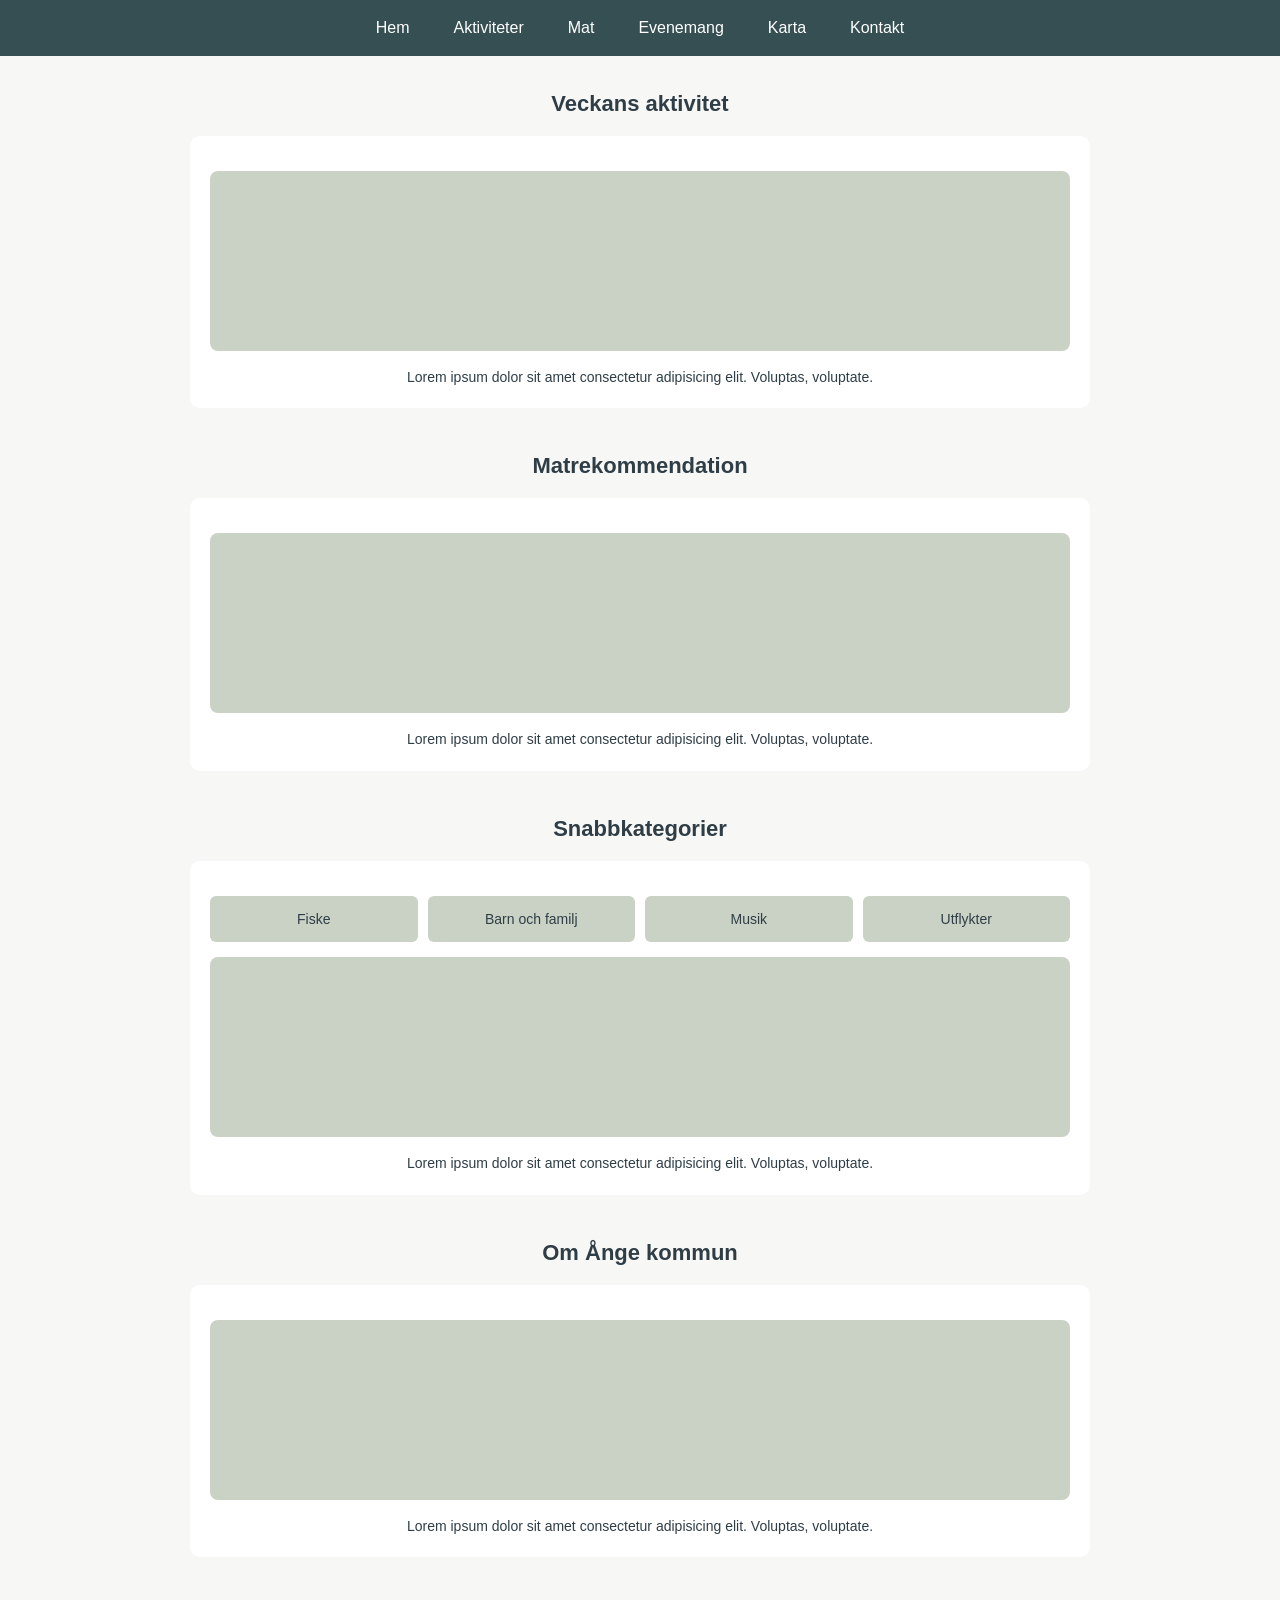
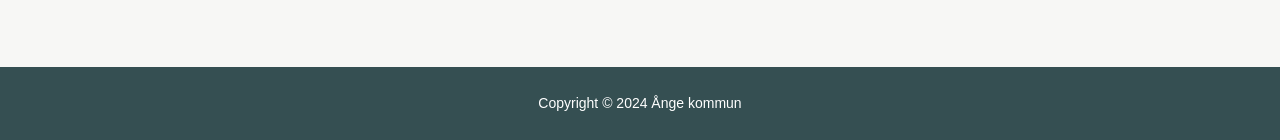
==== index.html @ 7b46523d "(Add) Initial commit, all neccesary files, base html code and placeholder texts" ====
<!DOCTYPE html>
<html lang="en">
<head>
    <meta charset="UTF-8">
    <meta name="viewport" content="width=device-width, initial-scale=1.0">
    <title>Upptäck Ånge Kommun</title>
    <link rel="stylesheet" href="style.css">
</head>
<body>
     <nav>
        <ul>
            <li><a href="index.html">Hem</a></li>
            <li><a href="aktiviteter.html">Aktiviteter</a></li>
            <li><a href="mat.html">Mat</a></li>
            <li><a href="evenemang.html">Evenemang</a></li>
            <li><a href="karta.html">Karta</a></li>
            <li><a href="kontakt.html">Kontakt</a></li>
        </ul>
    </nav>

    <main class="container">

        <section id="aktiviteter">
            <h2>Veckans aktivitet</h2>
            <div class="box">
                <div class="img-placeholder"></div>
                <p>Lorem ipsum dolor sit amet consectetur adipisicing elit. Voluptas, voluptate.</p>
            </div>
        </section>

        <section id="mat">
            <h2>Matrekommendation</h2>
            <div class="box">
                <div class="img-placeholder"></div>
                <p>Lorem ipsum dolor sit amet consectetur adipisicing elit. Voluptas, voluptate.</p>
            </div>
        </section>

        <section>
            <h2>Snabbkategorier</h2>
            <div class="box">
                <div class="grid">
                    <div>Fiske</div>
                    <div>Barn och familj</div>
                    <div>Musik</div>
                    <div>Utflykter</div>
                </div>

                <div class="img-placeholder"></div>

                <p>Lorem ipsum dolor sit amet consectetur adipisicing elit. Voluptas, voluptate.</p>
            </div>
        </section>

        <section>
            <h2>Om Ånge kommun</h2>
            <div class="box">
                <div class="img-placeholder"></div>
                <p>Lorem ipsum dolor sit amet consectetur adipisicing elit. Voluptas, voluptate.</p>
            </div>
        </section>

    </main>

    <footer>
        <p>Copyright © 2024 Ånge kommun</p>
    </footer>
</body>
</html>
---- style.css ----
:root{
    --bg:#F7F7F5;
    --primary:#354F52;
    --secondary:#52796F;
    --accent:#84A98C;
    --light:#CAD2C5;
    --dark:#2F3E46;
}

*{
    margin:0;
    padding:0;
    box-sizing:border-box;
}

body{
    font-family: Arial, Helvetica, sans-serif;
    background-color: var(--bg);
    color: var(--dark);
    line-height:1.6;
}

nav{
    background-color: var(--primary);
    position: sticky;
    top:0;
    z-index:1000;
}

nav ul{
    display:flex;
    justify-content:center;
    list-style:none;
    gap:20px;
    padding:15px;
    flex-wrap:wrap;
}

nav a{
    color:white;
    text-decoration:none;
    padding:8px 12px;
    border-radius:5px;
}

nav a:hover{
    background-color: var(--secondary);
}

.container{
    width:90%;
    max-width:1100px;
    margin:0 auto;
}

main{
    padding:30px 0;
}

section{
    margin-bottom:40px;
    text-align:center;
}

section h2{
    margin-bottom:15px;
    font-size:22px;
}

header{
    text-align:center;
    padding:30px 0;
}

form{
    display:flex;
    flex-wrap:wrap;
    justify-content:center;
    gap:10px;
    max-width:900px;
    margin:0 auto;
    background-color:white;
    padding:20px;
    border-radius:10px;
}

form label{
    font-size:14px;
}

form select,
form input{
    padding:8px;
    border-radius:5px;
    border:1px solid var(--light);
    font-size:14px;
}

form button{
    padding:8px 14px;
    border:none;
    border-radius:5px;
    background-color: var(--secondary);
    color:white;
    cursor:pointer;
}

form button:hover{
    background-color: var(--primary);
}

.box{
    background-color:white;
    padding:20px;
    border-radius:10px;
    max-width:900px;
    margin:0 auto;
}

.img-placeholder{
    width:100%;
    height:180px;
    background-color: var(--light);
    margin:15px 0;
    border-radius:8px;
}

.activity-grid{
    display:grid;
    grid-template-columns:repeat(2, 1fr);
    gap:20px;
    max-width:900px;
    margin:0 auto;
}

.activity-card{
    background-color:white;
    padding:15px;
    border-radius:10px;
    text-align:left;
}

.activity-card img{
    width:100%;
    height:180px;
    background-color: var(--light);
    display:block;
    border-radius:8px;
    margin:10px 0;
}

p{
    font-size:14px;
}

.grid{
    display:grid;
    grid-template-columns:repeat(4, 1fr);
    gap:10px;
    margin-top:15px;
}

.grid div{
    background-color: var(--light);
    padding:12px;
    border-radius:6px;
    font-size:14px;
}

footer{
    text-align:center;
    padding:25px;
    margin-top:40px;
    background-color: var(--primary);
    color:white;
}

@media screen and (max-width:800px){
    nav ul{
        flex-direction:column;
        align-items:center;
    }

    .grid{
        grid-template-columns:repeat(2, 1fr);
    }

    .activity-grid{
        grid-template-columns:1fr;
    }
}

@media screen and (max-width:500px){
    .grid{
        grid-template-columns:1fr;
    }
}
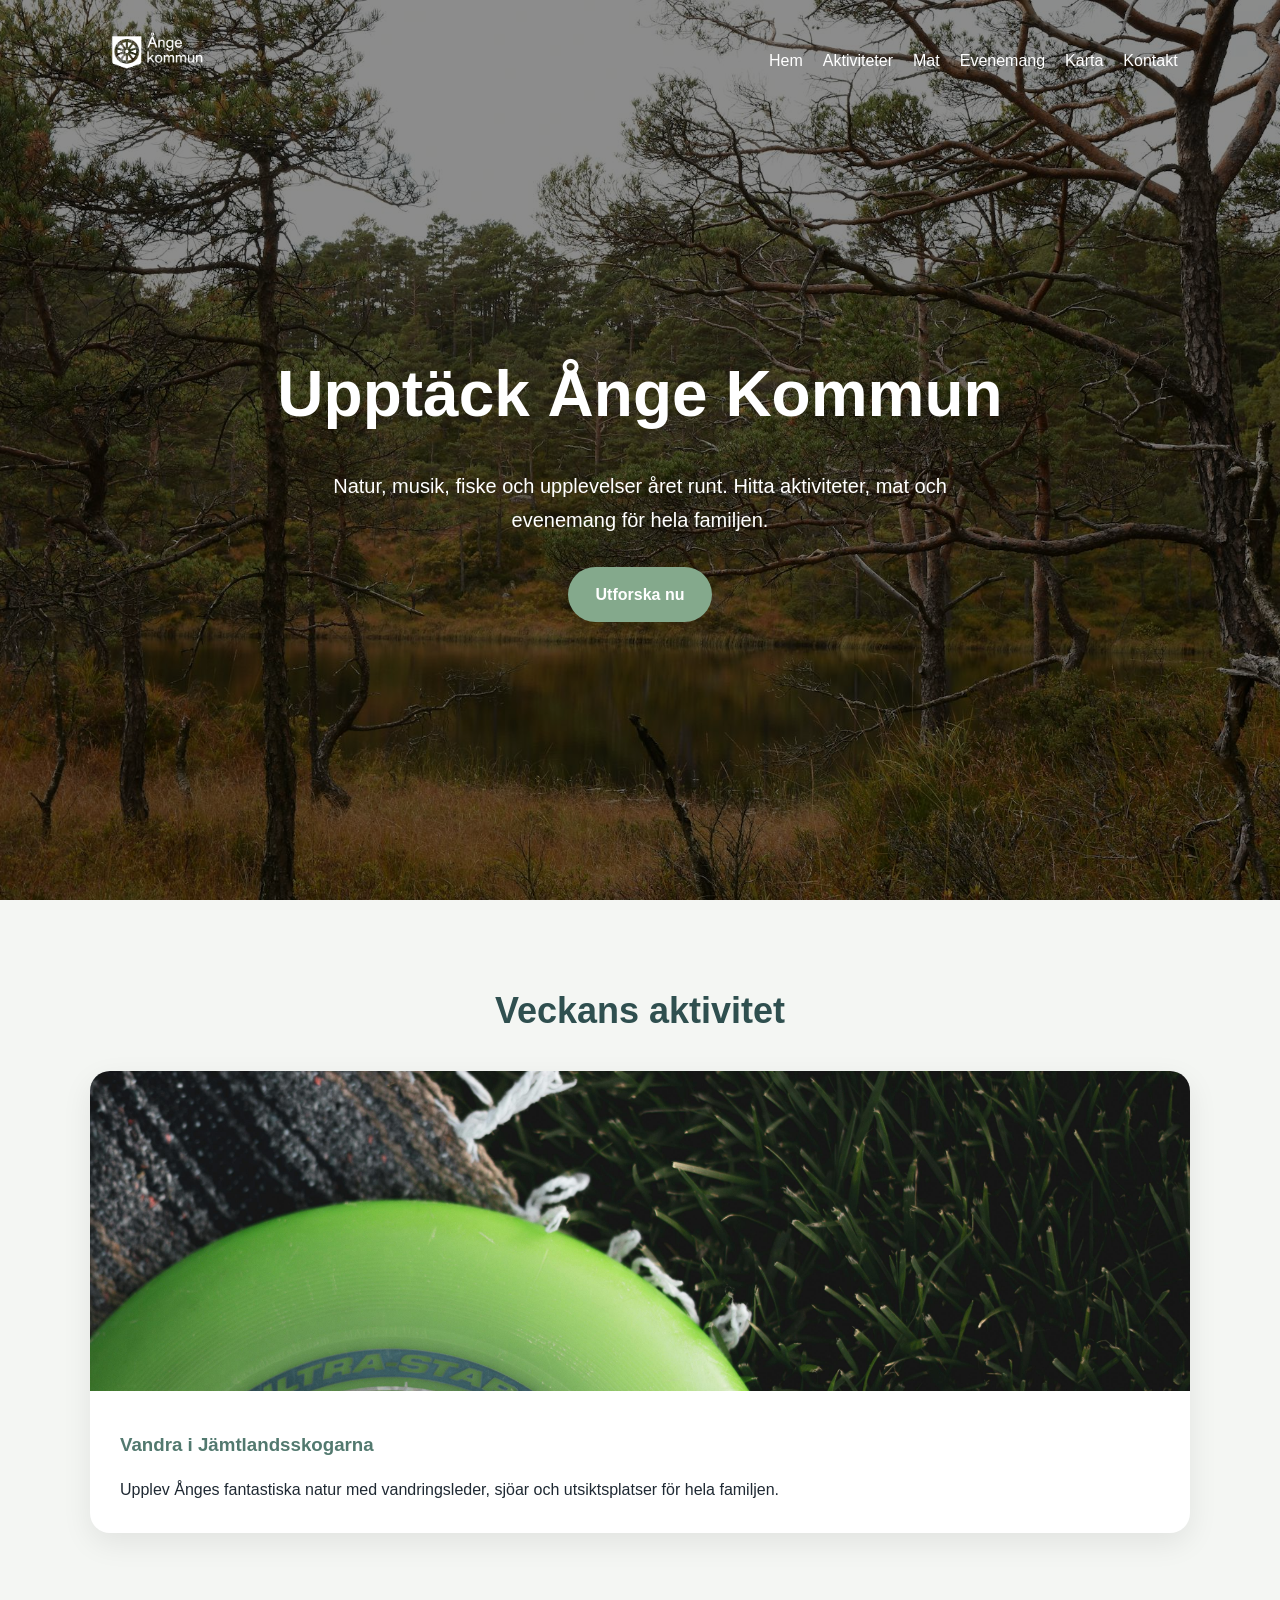
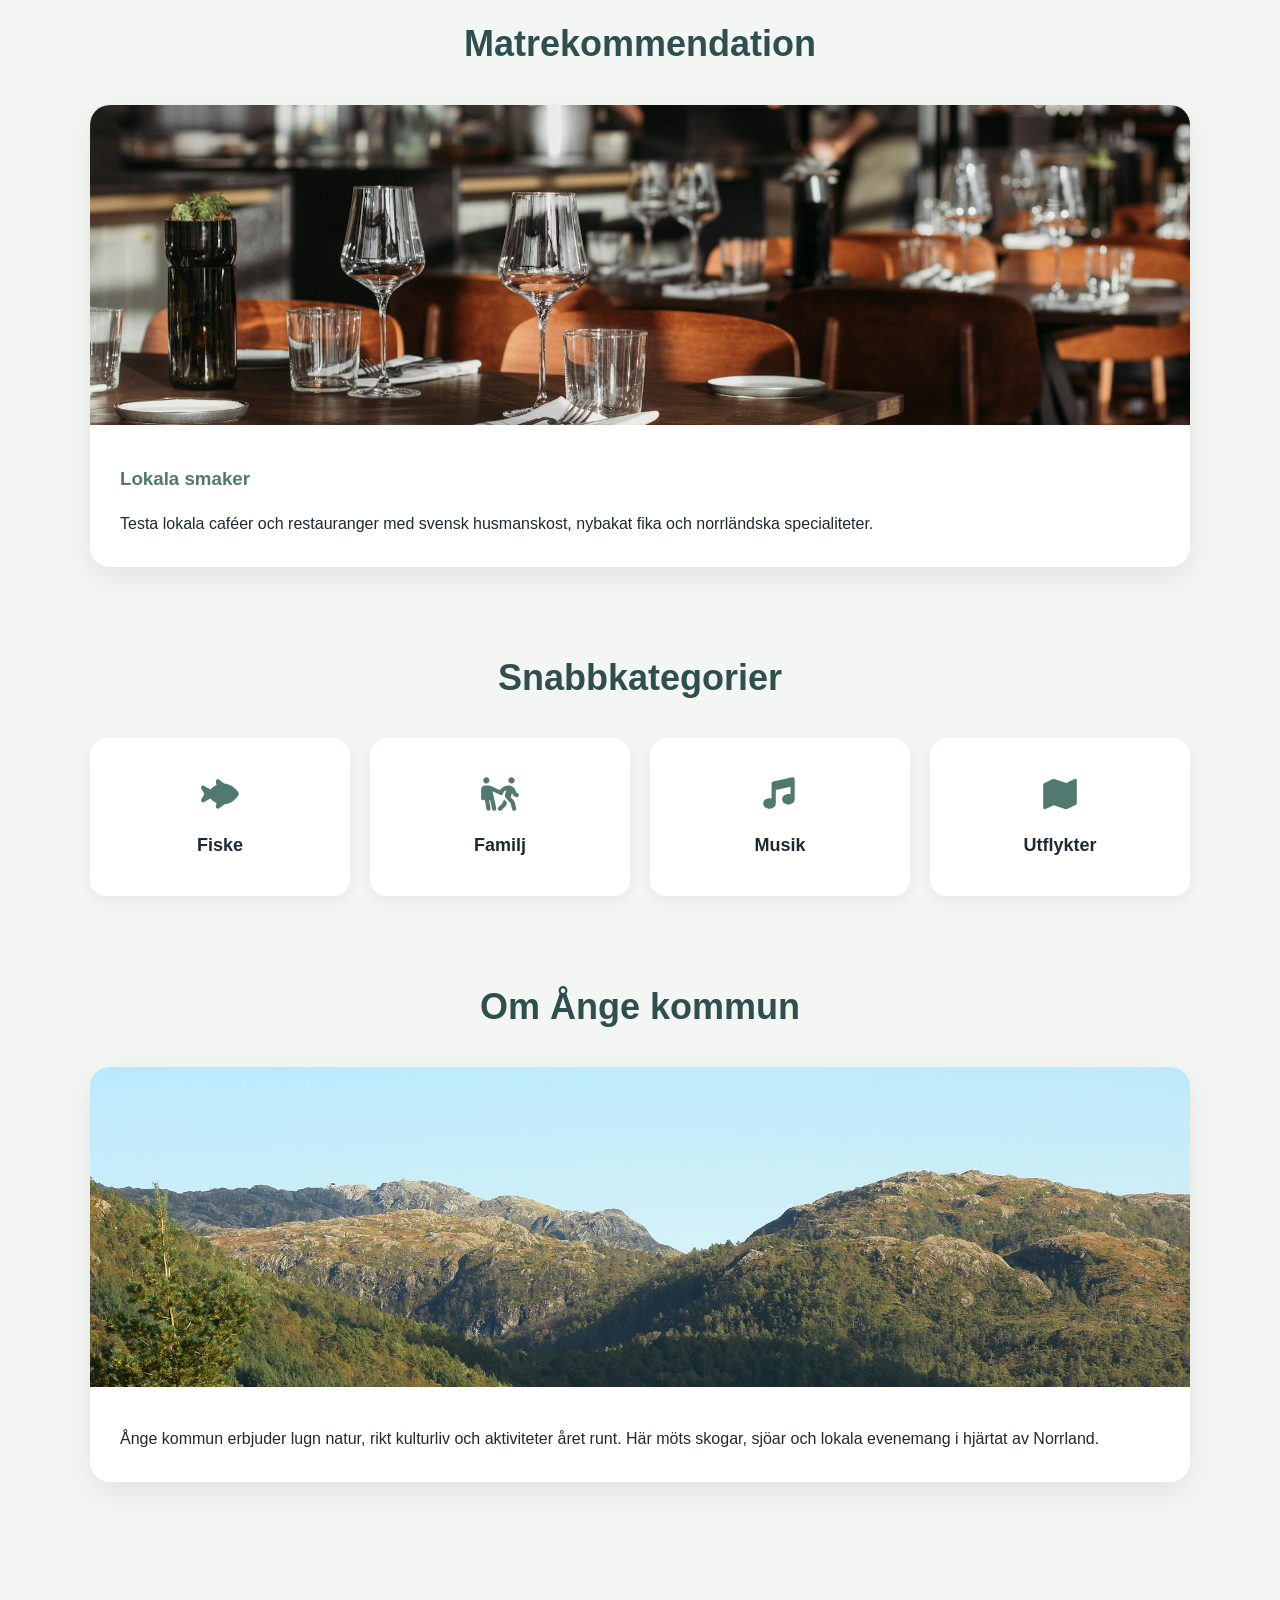
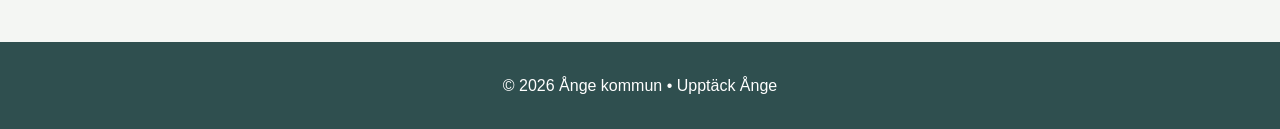
==== commit ab2bb591: "(add) styling for home page, structure changes, images" ====
--- a/index.html
+++ b/index.html
@@ -7,63 +7,127 @@
     <link rel="stylesheet" href="style.css">
 </head>
 <body>
-     <nav>
-        <ul>
-            <li><a href="index.html">Hem</a></li>
-            <li><a href="aktiviteter.html">Aktiviteter</a></li>
-            <li><a href="mat.html">Mat</a></li>
-            <li><a href="evenemang.html">Evenemang</a></li>
-            <li><a href="karta.html">Karta</a></li>
-            <li><a href="kontakt.html">Kontakt</a></li>
-        </ul>
-    </nav>
+
+    <header class="hero">
+        <div class="hero-overlay">
+            <nav>
+                <div class="logo">
+                    <img src="Ange kommun Svart.png" alt="Ånge Kommun Logo">
+                </div>
+
+                <ul>
+                    <li><a href="index.html">Hem</a></li>
+                    <li><a href="aktiviteter.html">Aktiviteter</a></li>
+                    <li><a href="mat.html">Mat</a></li>
+                    <li><a href="evenemang.html">Evenemang</a></li>
+                    <li><a href="karta.html">Karta</a></li>
+                    <li><a href="kontakt.html">Kontakt</a></li>
+                </ul>
+            </nav>
+
+            <div class="hero-content">
+                <h2>Upptäck Ånge Kommun</h2>
+                <p>
+                    Natur, musik, fiske och upplevelser året runt.
+                    Hitta aktiviteter, mat och evenemang för hela familjen.
+                </p>
+
+                <a href="#aktiviteter" class="hero-btn">
+                    Utforska nu
+                </a>
+            </div>
+        </div>
+    </header>
 
     <main class="container">
 
         <section id="aktiviteter">
             <h2>Veckans aktivitet</h2>
-            <div class="box">
-                <div class="img-placeholder"></div>
-                <p>Lorem ipsum dolor sit amet consectetur adipisicing elit. Voluptas, voluptate.</p>
+
+            <div class="card">
+                <img src="pexels-scott-neil-302581859-13608734.jpg" alt="Natur i Ånge">
+
+                <div class="card-content">
+                    <h3>Vandra i Jämtlandsskogarna</h3>
+
+                    <p>
+                        Upplev Ånges fantastiska natur med vandringsleder,
+                        sjöar och utsiktsplatser för hela familjen.
+                    </p>
+                </div>
             </div>
         </section>
 
         <section id="mat">
             <h2>Matrekommendation</h2>
-            <div class="box">
-                <div class="img-placeholder"></div>
-                <p>Lorem ipsum dolor sit amet consectetur adipisicing elit. Voluptas, voluptate.</p>
+
+            <div class="card">
+                <img src="pexels-kpaukshtite-4256560.jpg" alt="Mat i Ånge">
+
+                <div class="card-content">
+                    <h3>Lokala smaker</h3>
+
+                    <p>
+                        Testa lokala caféer och restauranger med svensk husmanskost,
+                        nybakat fika och norrländska specialiteter.
+                    </p>
+                </div>
             </div>
         </section>
 
         <section>
             <h2>Snabbkategorier</h2>
-            <div class="box">
-                <div class="grid">
-                    <div>Fiske</div>
-                    <div>Barn och familj</div>
-                    <div>Musik</div>
-                    <div>Utflykter</div>
+
+            <div class="categories">
+                <div class="category-card">
+                    <svg xmlns="http://www.w3.org/2000/svg" viewBox="0 0 640 640">
+                        <path d="M307.2 102.4C296.6 94.4 282.2 93.9 270.9 100.9C259.6 107.9 254 121.3 256.6 134.3L266.3 182.9C246.9 191.9 229.4 202.8 213.9 214.4C198.6 225.9 184.9 238.3 173.2 250.7L80.1 196.4C67.6 189.1 51.7 191.1 41.4 201.3C31.1 211.5 29 227.3 36.1 239.9L82 320L36.2 400.1C29 412.7 31.2 428.5 41.5 438.7C51.8 448.9 67.6 450.9 80.2 443.6L173.3 389.3C185.1 401.6 198.7 414.1 214 425.6C229.5 437.2 247 448.1 266.4 457.1L256.7 505.7C254.1 518.7 259.8 532 271 539C282.2 546 296.6 545.5 307.3 537.5L384.9 479.3C439.8 475.3 486.4 452.3 522.1 425.5C561.3 396.1 589.3 360.8 603.7 336C609.5 326.1 609.5 313.8 603.7 303.9C589.3 279.1 561.2 243.8 522.1 214.4C486.3 187.6 439.8 164.6 384.9 160.6L307.2 102.4z"/>
+                    </svg>
+                    <span>Fiske</span>
                 </div>
 
-                <div class="img-placeholder"></div>
+                <div class="category-card">
+                    <svg xmlns="http://www.w3.org/2000/svg" viewBox="0 0 640 640"><path d="M112 160C138.5 160 160 138.5 160 112C160 85.5 138.5 64 112 64C85.5 64 64 85.5 64 112C64 138.5 85.5 160 112 160zM96 192C60.7 192 32 220.7 32 256L32 384C32 401.7 46.3 416 64 416C73.8 416 82.5 411.6 88.4 404.8L112.4 549.3C115.3 566.7 131.8 578.5 149.2 575.6C166.6 572.7 178.4 556.2 175.5 538.8L155 416.1L170.7 416.1L200.7 551C204.5 568.3 221.6 579.1 238.9 575.3C256.2 571.5 267 554.4 263.2 537.1L205.9 279.1L322.2 332.9C322.7 333.2 323.3 333.4 323.8 333.6C332.4 337.2 341.8 336.7 349.7 332.9C353.1 331.3 356.3 329 359 326.2C362.1 323 364.5 319.2 366.1 314.8C366.2 314.5 366.3 314.1 366.4 313.8L368.9 306.3C374.6 289.2 387.2 275.4 403.6 268.1L411.6 264.6C412.6 264.2 413.5 263.8 414.5 263.4L397.6 326.9C392 348 397.5 370.5 412.3 386.6L483 463.7L505 551.8C509.3 568.9 526.7 579.4 543.8 575.1C560.9 570.8 571.4 553.4 567.1 536.3L544.1 444.2C542.2 436.4 538.3 429.3 532.9 423.4L483.4 369.4L502.7 303.9L512.3 326.9C516.7 337.5 524.8 346.2 535.1 351.4L561.8 364.7C577.6 372.6 596.8 366.2 604.7 350.4C612.6 334.6 606.2 315.4 590.4 307.5L569 296.8L553.7 260C536.6 218.9 496.4 192.1 451.8 192.1C429 192.1 406.5 196.9 385.7 206.1L377.7 209.6C353.3 220.5 333.1 238.6 319.6 261.2L189.3 200.9C176.7 195 162.9 192 149 192L96 192zM496 160C522.5 160 544 138.5 544 112C544 85.5 522.5 64 496 64C469.5 64 448 85.5 448 112C448 138.5 469.5 160 496 160zM381.7 399.6L356.7 462L297.3 521.4C284.8 533.9 284.8 554.2 297.3 566.7C309.8 579.2 330.1 579.2 342.6 566.7L404.3 505C408.9 500.4 412.5 494.9 414.9 488.9L429.4 452.7L388.7 408.3C386.2 405.6 383.9 402.7 381.7 399.7z"/></svg>
+                    <span>Familj</span>
+                </div>
 
-                <p>Lorem ipsum dolor sit amet consectetur adipisicing elit. Voluptas, voluptate.</p>
+                <div class="category-card">
+                    <svg xmlns="http://www.w3.org/2000/svg" viewBox="0 0 640 640">
+                        <path d="M532 71C539.6 77.1 544 86.3 544 96L544 400C544 444.2 501 480 448 480C395 480 352 444.2 352 400C352 355.8 395 320 448 320C459.2 320 470 321.6 480 324.6L480 207.9L256 257.7L256 464C256 508.2 213 544 160 544C107 544 64 508.2 64 464C64 419.8 107 384 160 384C171.2 384 182 385.6 192 388.6L192 160C192 145 202.4 132 217.1 128.8L505.1 64.8C514.6 62.7 524.5 65 532.1 71.1z"/>
+                    </svg>
+                    <span>Musik</span>
+                </div>
+
+                <div class="category-card">
+                    <svg xmlns="http://www.w3.org/2000/svg" viewBox="0 0 640 640">
+                        <path d="M576 112C576 103.7 571.7 96 564.7 91.6C557.7 87.2 548.8 86.8 541.4 90.5L416.5 152.1L244 93.4C230.3 88.7 215.3 89.6 202.1 95.7L77.8 154.3C69.4 158.2 64 166.7 64 176L64 528C64 536.2 68.2 543.9 75.1 548.3C82 552.7 90.7 553.2 98.2 549.7L225.5 489.8L396.2 546.7C409.9 551.3 424.7 550.4 437.8 544.2L562.2 485.7C570.6 481.7 576 473.3 576 464L576 112z"/>
+                    </svg>
+                    <span>Utflykter</span>
+                </div>
             </div>
         </section>
 
         <section>
             <h2>Om Ånge kommun</h2>
-            <div class="box">
-                <div class="img-placeholder"></div>
-                <p>Lorem ipsum dolor sit amet consectetur adipisicing elit. Voluptas, voluptate.</p>
+
+            <div class="card">
+                <img src="pexels-roemag-34992091.jpg" alt="Ånge kommun">
+
+                <div class="card-content">
+                    <p>
+                        Ånge kommun erbjuder lugn natur, rikt kulturliv och
+                        aktiviteter året runt. Här möts skogar, sjöar och
+                        lokala evenemang i hjärtat av Norrland.
+                    </p>
+                </div>
             </div>
         </section>
 
     </main>
 
     <footer>
-        <p>Copyright © 2024 Ånge kommun</p>
+        <p>© 2026 Ånge kommun • Upptäck Ånge</p>
     </footer>
+
 </body>
 </html>
--- a/style.css
+++ b/style.css
@@ -1,10 +1,11 @@
 :root{
-    --bg:#F7F7F5;
-    --primary:#354F52;
-    --secondary:#52796F;
-    --accent:#84A98C;
-    --light:#CAD2C5;
-    --dark:#2F3E46;
+    --bg:#f4f6f3;
+    --primary:#2f4f4f;
+    --secondary:#52796f;
+    --accent:#84a98c;
+    --light:#cad2c5;
+    --dark:#1f2933;
+    --white:#ffffff;
 }
 
 *{
@@ -13,185 +14,250 @@
     box-sizing:border-box;
 }
 
+html{
+    scroll-behavior:smooth;
+}
+
 body{
-    font-family: Arial, Helvetica, sans-serif;
-    background-color: var(--bg);
-    color: var(--dark);
-    line-height:1.6;
+    font-family: "Segoe UI", sans-serif;
+    background:var(--bg);
+    color:var(--dark);
+    line-height:1.7;
+}
+
+.hero{
+    height:100vh;
+    background-image:url("pexels-roemag-29266809.jpg");
+    background-size:cover;
+    background-position:center;
+    position:relative;
+}
+
+.hero-overlay{
+    background:rgba(0,0,0,0.45);
+    height:100%;
+    color:white;
 }
 
 nav{
-    background-color: var(--primary);
-    position: sticky;
-    top:0;
-    z-index:1000;
+    display:flex;
+    justify-content:space-between;
+    align-items:center;
+    padding:25px 8%;
+}
+
+.logo img{
+    height:55px;
+    width:auto;
+    object-fit:contain;
+    filter:brightness(0) invert(1);
+}
+
+.logo{
+    font-size:32px;
+    font-weight:bold;
+    letter-spacing:2px;
 }
 
 nav ul{
     display:flex;
-    justify-content:center;
     list-style:none;
     gap:20px;
-    padding:15px;
-    flex-wrap:wrap;
 }
 
 nav a{
     color:white;
     text-decoration:none;
-    padding:8px 12px;
-    border-radius:5px;
+    font-weight:500;
+    transition:0.3s;
 }
 
 nav a:hover{
-    background-color: var(--secondary);
+    color:var(--light);
+}
+
+.hero-content{
+    height:80%;
+    display:flex;
+    flex-direction:column;
+    justify-content:center;
+    align-items:center;
+    text-align:center;
+    padding:20px;
+}
+
+.hero-content h2{
+    font-size:64px;
+    margin-bottom:20px;
+}
+
+.hero-content p{
+    max-width:700px;
+    font-size:20px;
+    margin-bottom:30px;
+}
+
+.hero-btn{
+    background:var(--accent);
+    color:white;
+    padding:14px 28px;
+    border-radius:50px;
+    text-decoration:none;
+    font-weight:bold;
+    transition:0.3s;
+}
+
+.hero-btn:hover{
+    background:var(--secondary);
+    transform:translateY(-2px);
 }
 
 .container{
     width:90%;
     max-width:1100px;
-    margin:0 auto;
-}
-
-main{
-    padding:30px 0;
+    margin:auto;
+    padding:80px 0;
 }
 
 section{
-    margin-bottom:40px;
-    text-align:center;
+    margin-bottom:80px;
 }
 
 section h2{
+    text-align:center;
+    font-size:36px;
+    margin-bottom:30px;
+    color:var(--primary);
+}
+
+.card{
+    background:white;
+    border-radius:20px;
+    overflow:hidden;
+    box-shadow:0 10px 30px rgba(0,0,0,0.08);
+    transition:0.3s;
+}
+
+.card:hover{
+    transform:translateY(-5px);
+}
+
+.card img{
+    width:100%;
+    height:320px;
+    object-fit:cover;
+}
+
+.card-content{
+    padding:30px;
+}
+
+.card-content h3{
     margin-bottom:15px;
-    font-size:22px;
-}
-
-header{
-    text-align:center;
-    padding:30px 0;
-}
-
-form{
-    display:flex;
-    flex-wrap:wrap;
+    color:var(--secondary);
+}
+
+.categories{
+    display:grid;
+    grid-template-columns:repeat(4,1fr);
+    gap:20px;
+}
+
+.category-card{
+    background:white;
+    padding:35px 20px;
+    text-align:center;
+    border-radius:16px;
+    font-size:20px;
+    font-weight:600;
+    box-shadow:0 5px 15px rgba(0,0,0,0.06);
+    transition:0.3s;
+}
+.category-card{
+    background:white;
+    padding:35px 20px;
+    text-align:center;
+    border-radius:16px;
+    font-size:18px;
+    font-weight:600;
+    box-shadow:0 5px 15px rgba(0,0,0,0.06);
+    transition:0.3s;
+
+    display:flex;
+    flex-direction:column;
+    align-items:center;
     justify-content:center;
-    gap:10px;
-    max-width:900px;
-    margin:0 auto;
-    background-color:white;
-    padding:20px;
-    border-radius:10px;
-}
-
-form label{
-    font-size:14px;
-}
-
-form select,
-form input{
-    padding:8px;
-    border-radius:5px;
-    border:1px solid var(--light);
-    font-size:14px;
-}
-
-form button{
-    padding:8px 14px;
-    border:none;
-    border-radius:5px;
-    background-color: var(--secondary);
-    color:white;
-    cursor:pointer;
-}
-
-form button:hover{
-    background-color: var(--primary);
-}
-
-.box{
-    background-color:white;
-    padding:20px;
-    border-radius:10px;
-    max-width:900px;
-    margin:0 auto;
-}
-
-.img-placeholder{
-    width:100%;
-    height:180px;
-    background-color: var(--light);
-    margin:15px 0;
-    border-radius:8px;
-}
-
-.activity-grid{
-    display:grid;
-    grid-template-columns:repeat(2, 1fr);
-    gap:20px;
-    max-width:900px;
-    margin:0 auto;
-}
-
-.activity-card{
-    background-color:white;
-    padding:15px;
-    border-radius:10px;
-    text-align:left;
-}
-
-.activity-card img{
-    width:100%;
-    height:180px;
-    background-color: var(--light);
-    display:block;
-    border-radius:8px;
-    margin:10px 0;
-}
-
-p{
-    font-size:14px;
-}
-
-.grid{
-    display:grid;
-    grid-template-columns:repeat(4, 1fr);
-    gap:10px;
-    margin-top:15px;
-}
-
-.grid div{
-    background-color: var(--light);
-    padding:12px;
-    border-radius:6px;
-    font-size:14px;
+    gap:15px;
+}
+
+.category-card svg{
+    width:42px;
+    height:42px;
+    fill:var(--secondary);
+    transition:0.3s;
+}
+
+.category-card:hover{
+    background:var(--secondary);
+    color:white;
+    transform:translateY(-5px);
+}
+
+.category-card:hover svg{
+    fill:white;
 }
 
 footer{
-    text-align:center;
-    padding:25px;
-    margin-top:40px;
-    background-color: var(--primary);
-    color:white;
-}
-
-@media screen and (max-width:800px){
+    background:var(--primary);
+    color:white;
+    text-align:center;
+    padding:30px;
+}
+
+@media(max-width:900px){
+
+    nav{
+        flex-direction:column;
+        gap:20px;
+    }
+
     nav ul{
-        flex-direction:column;
-        align-items:center;
-    }
-
-    .grid{
-        grid-template-columns:repeat(2, 1fr);
-    }
-
-    .activity-grid{
+        flex-wrap:wrap;
+        justify-content:center;
+    }
+
+    .hero-content h2{
+        font-size:42px;
+    }
+
+    .hero-content p{
+        font-size:18px;
+    }
+
+    .categories{
+        grid-template-columns:repeat(2,1fr);
+    }
+}
+
+@media(max-width:600px){
+
+    .hero{
+        height:80vh;
+    }
+
+    .hero-content h2{
+        font-size:32px;
+    }
+
+    .hero-content p{
+        font-size:16px;
+    }
+
+    .categories{
         grid-template-columns:1fr;
     }
-}
-
-@media screen and (max-width:500px){
-    .grid{
-        grid-template-columns:1fr;
+
+    .card img{
+        height:220px;
     }
 }
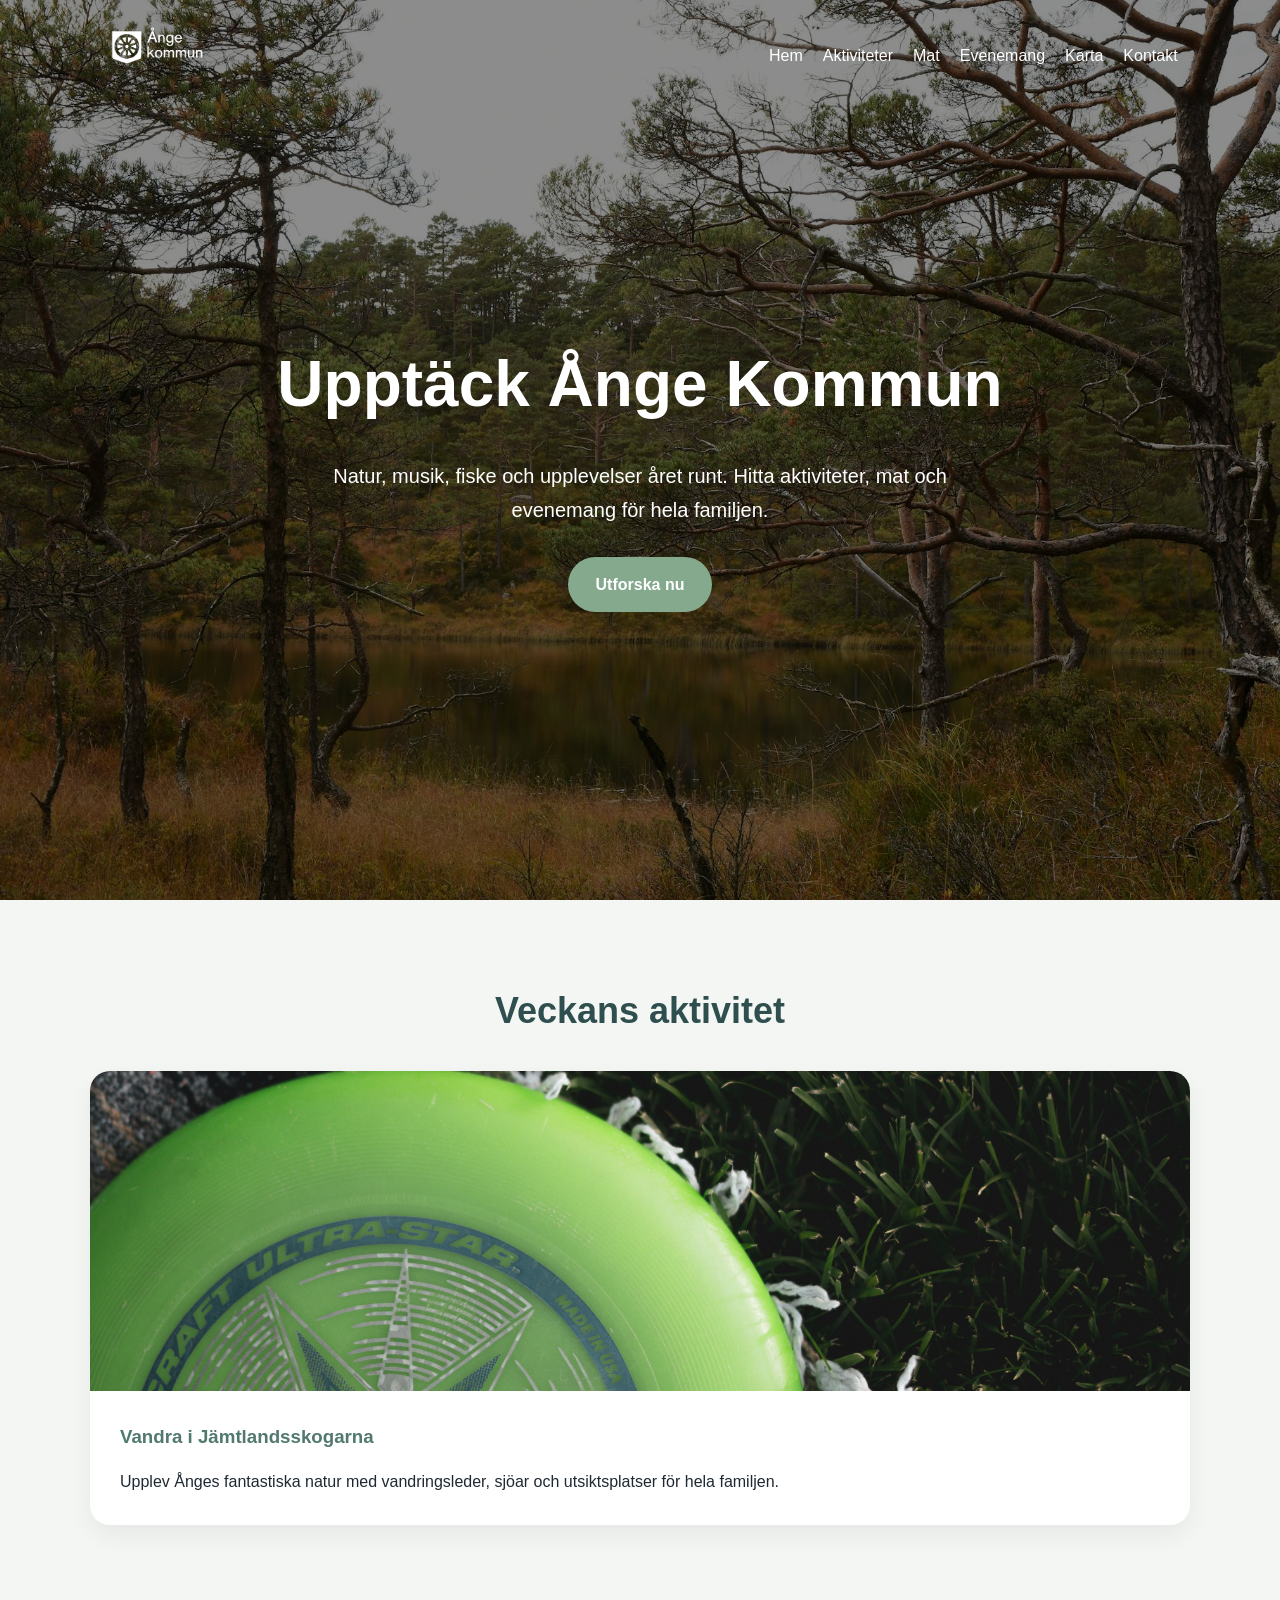
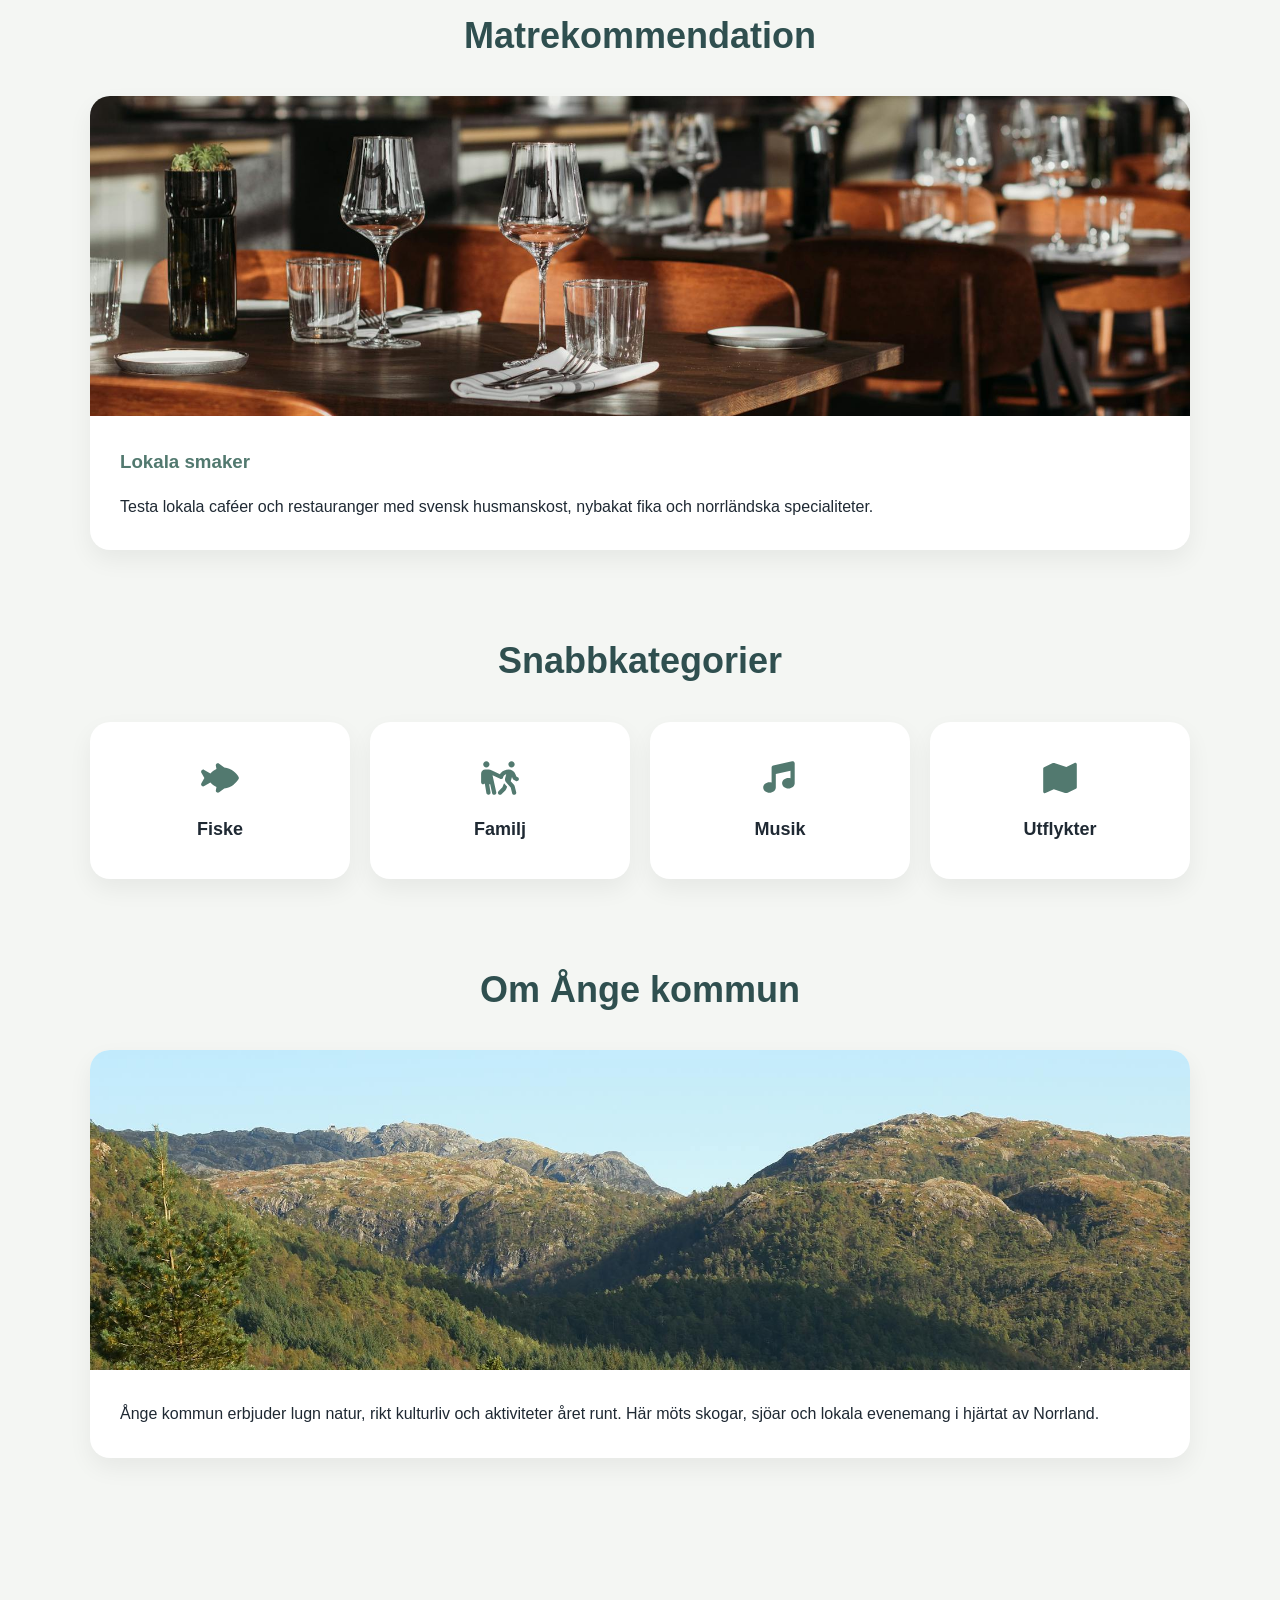
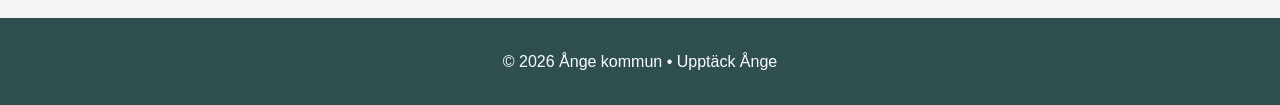
==== commit 66faf2bd: "(Add) styling and structure changes for "aktiviteter", moved images to their own folder" ====
--- a/index.html
+++ b/index.html
@@ -6,13 +6,13 @@
     <title>Upptäck Ånge Kommun</title>
     <link rel="stylesheet" href="style.css">
 </head>
-<body>
+<body class="page-hero">
 
     <header class="hero">
         <div class="hero-overlay">
             <nav>
                 <div class="logo">
-                    <img src="Ange kommun Svart.png" alt="Ånge Kommun Logo">
+                    <img src="Bilder/Ange kommun Svart.png" alt="Ånge Kommun Logo">
                 </div>
 
                 <ul>
@@ -45,7 +45,7 @@
             <h2>Veckans aktivitet</h2>
 
             <div class="card">
-                <img src="pexels-scott-neil-302581859-13608734.jpg" alt="Natur i Ånge">
+                <img src="Bilder/pexels-scott-neil-302581859-13608734.jpg" alt="Natur i Ånge">
 
                 <div class="card-content">
                     <h3>Vandra i Jämtlandsskogarna</h3>
@@ -62,7 +62,7 @@
             <h2>Matrekommendation</h2>
 
             <div class="card">
-                <img src="pexels-kpaukshtite-4256560.jpg" alt="Mat i Ånge">
+                <img src="Bilder/pexels-kpaukshtite-4256560.jpg" alt="Mat i Ånge">
 
                 <div class="card-content">
                     <h3>Lokala smaker</h3>
@@ -111,7 +111,7 @@
             <h2>Om Ånge kommun</h2>
 
             <div class="card">
-                <img src="pexels-roemag-34992091.jpg" alt="Ånge kommun">
+                <img src="Bilder/pexels-roemag-34992091.jpg" alt="Ånge kommun">
 
                 <div class="card-content">
                     <p>
--- a/style.css
+++ b/style.css
@@ -19,7 +19,7 @@
 }
 
 body{
-    font-family: "Segoe UI", sans-serif;
+    font-family:"Segoe UI", sans-serif;
     background:var(--bg);
     color:var(--dark);
     line-height:1.7;
@@ -27,15 +27,15 @@
 
 .hero{
     height:100vh;
-    background-image:url("pexels-roemag-29266809.jpg");
+    background-image:url("Bilder/pexels-roemag-29266809.jpg");
     background-size:cover;
     background-position:center;
     position:relative;
 }
 
 .hero-overlay{
+    height:100%;
     background:rgba(0,0,0,0.45);
-    height:100%;
     color:white;
 }
 
@@ -43,37 +43,69 @@
     display:flex;
     justify-content:space-between;
     align-items:center;
-    padding:25px 8%;
+    padding:20px 8%;
+    position:sticky;
+    top:0;
+    z-index:1000;
+    transition:0.3s ease;
+}
+
+nav ul{
+    display:flex;
+    list-style:none;
+    gap:20px;
+}
+
+nav a{
+    text-decoration:none;
+    font-weight:500;
+    color:inherit;
+    transition:0.3s;
+}
+
+.page-hero nav{
+    background:transparent;
+}
+
+.page-hero nav a{
+    color:white;
+}
+
+.page-hero nav a:hover{
+    color:var(--light);
+}
+
+.page-light nav{
+    background:white;
+    box-shadow:0 5px 20px rgba(0,0,0,0.08);
+}
+
+.page-light nav a{
+    color:var(--dark);
+}
+
+.page-light nav a:hover{
+    color:var(--secondary);
+}
+
+.logo{
+    font-size:32px;
+    font-weight:bold;
+    letter-spacing:2px;
 }
 
 .logo img{
     height:55px;
     width:auto;
     object-fit:contain;
+}
+
+.page-hero .logo img{
     filter:brightness(0) invert(1);
 }
 
-.logo{
-    font-size:32px;
-    font-weight:bold;
-    letter-spacing:2px;
-}
-
-nav ul{
-    display:flex;
-    list-style:none;
-    gap:20px;
-}
-
-nav a{
-    color:white;
-    text-decoration:none;
-    font-weight:500;
-    transition:0.3s;
-}
-
-nav a:hover{
-    color:var(--light);
+.page-light .logo img{
+    filter:none;
 }
 
 .hero-content{
@@ -130,22 +162,32 @@
     color:var(--primary);
 }
 
-.card{
+.card,
+.activity-card,
+.filter-sidebar,
+.category-card{
     background:white;
     border-radius:20px;
+    box-shadow:0 10px 25px rgba(0,0,0,0.06);
+    transition:0.3s;
+}
+
+.card:hover,
+.activity-card:hover,
+.category-card:hover{
+    transform:translateY(-5px);
+}
+
+.card{
     overflow:hidden;
-    box-shadow:0 10px 30px rgba(0,0,0,0.08);
-    transition:0.3s;
-}
-
-.card:hover{
-    transform:translateY(-5px);
 }
 
 .card img{
     width:100%;
     height:320px;
     object-fit:cover;
+    object-position:center 60%;
+    display:block;
 }
 
 .card-content{
@@ -164,25 +206,10 @@
 }
 
 .category-card{
-    background:white;
     padding:35px 20px;
     text-align:center;
-    border-radius:16px;
-    font-size:20px;
-    font-weight:600;
-    box-shadow:0 5px 15px rgba(0,0,0,0.06);
-    transition:0.3s;
-}
-.category-card{
-    background:white;
-    padding:35px 20px;
-    text-align:center;
-    border-radius:16px;
     font-size:18px;
     font-weight:600;
-    box-shadow:0 5px 15px rgba(0,0,0,0.06);
-    transition:0.3s;
-
     display:flex;
     flex-direction:column;
     align-items:center;
@@ -200,11 +227,110 @@
 .category-card:hover{
     background:var(--secondary);
     color:white;
-    transform:translateY(-5px);
 }
 
 .category-card:hover svg{
     fill:white;
+}
+
+.activities-layout{
+    display:grid;
+    grid-template-columns:320px 1fr;
+    gap:40px;
+    align-items:start;
+
+    width:100%;
+    max-width:none;
+    padding:0;
+}
+
+.filter-sidebar{
+    background:white;
+    padding:40px 25px;
+    border-radius:0 24px 24px 0;
+    box-shadow:0 10px 30px rgba(0,0,0,0.08);
+
+    position:sticky;
+    top:0;
+
+    min-height:100vh;
+
+    display:flex;
+    flex-direction:column;
+    justify-content:flex-start;
+}
+
+.filter-sidebar h2{
+    margin-bottom:25px;
+    color:var(--primary);
+}
+
+.filter-form{
+    display:flex;
+    flex-direction:column;
+    gap:20px;
+}
+
+.filter-group{
+    display:flex;
+    flex-direction:column;
+    gap:8px;
+}
+
+.filter-group label{
+    font-weight:600;
+    color:var(--dark);
+}
+
+.filter-form select,
+.filter-form input{
+    padding:12px;
+    border-radius:10px;
+    border:1px solid var(--light);
+    background:white;
+    font-size:14px;
+    outline:none;
+}
+
+.filter-form button{
+    background:var(--secondary);
+    color:white;
+    border:none;
+    padding:14px;
+    border-radius:10px;
+    cursor:pointer;
+    font-weight:600;
+    transition:0.3s;
+}
+
+.filter-form button:hover{
+    background:var(--primary);
+}
+
+.activity-grid{
+    display:grid;
+    grid-template-columns:repeat(3,1fr);
+    gap:25px;
+}
+
+.activity-card{
+    overflow:hidden;
+}
+
+.activity-card img{
+    width:100%;
+    height:220px;
+    object-fit:cover;
+    object-position:center;
+}
+
+.activity-card h3{
+    padding:15px 20px 5px;
+    color:var(--secondary);
+}
+
+.activity-card p{
+    padding:0 20px 20px;
 }
 
 footer{
@@ -237,6 +363,19 @@
     .categories{
         grid-template-columns:repeat(2,1fr);
     }
+
+    .activities-layout{
+        grid-template-columns:1fr;
+    }
+
+    .activity-grid{
+        grid-template-columns:1fr;
+    }
+
+    .filter-sidebar{
+        position:relative;
+        top:0;
+    }
 }
 
 @media(max-width:600px){
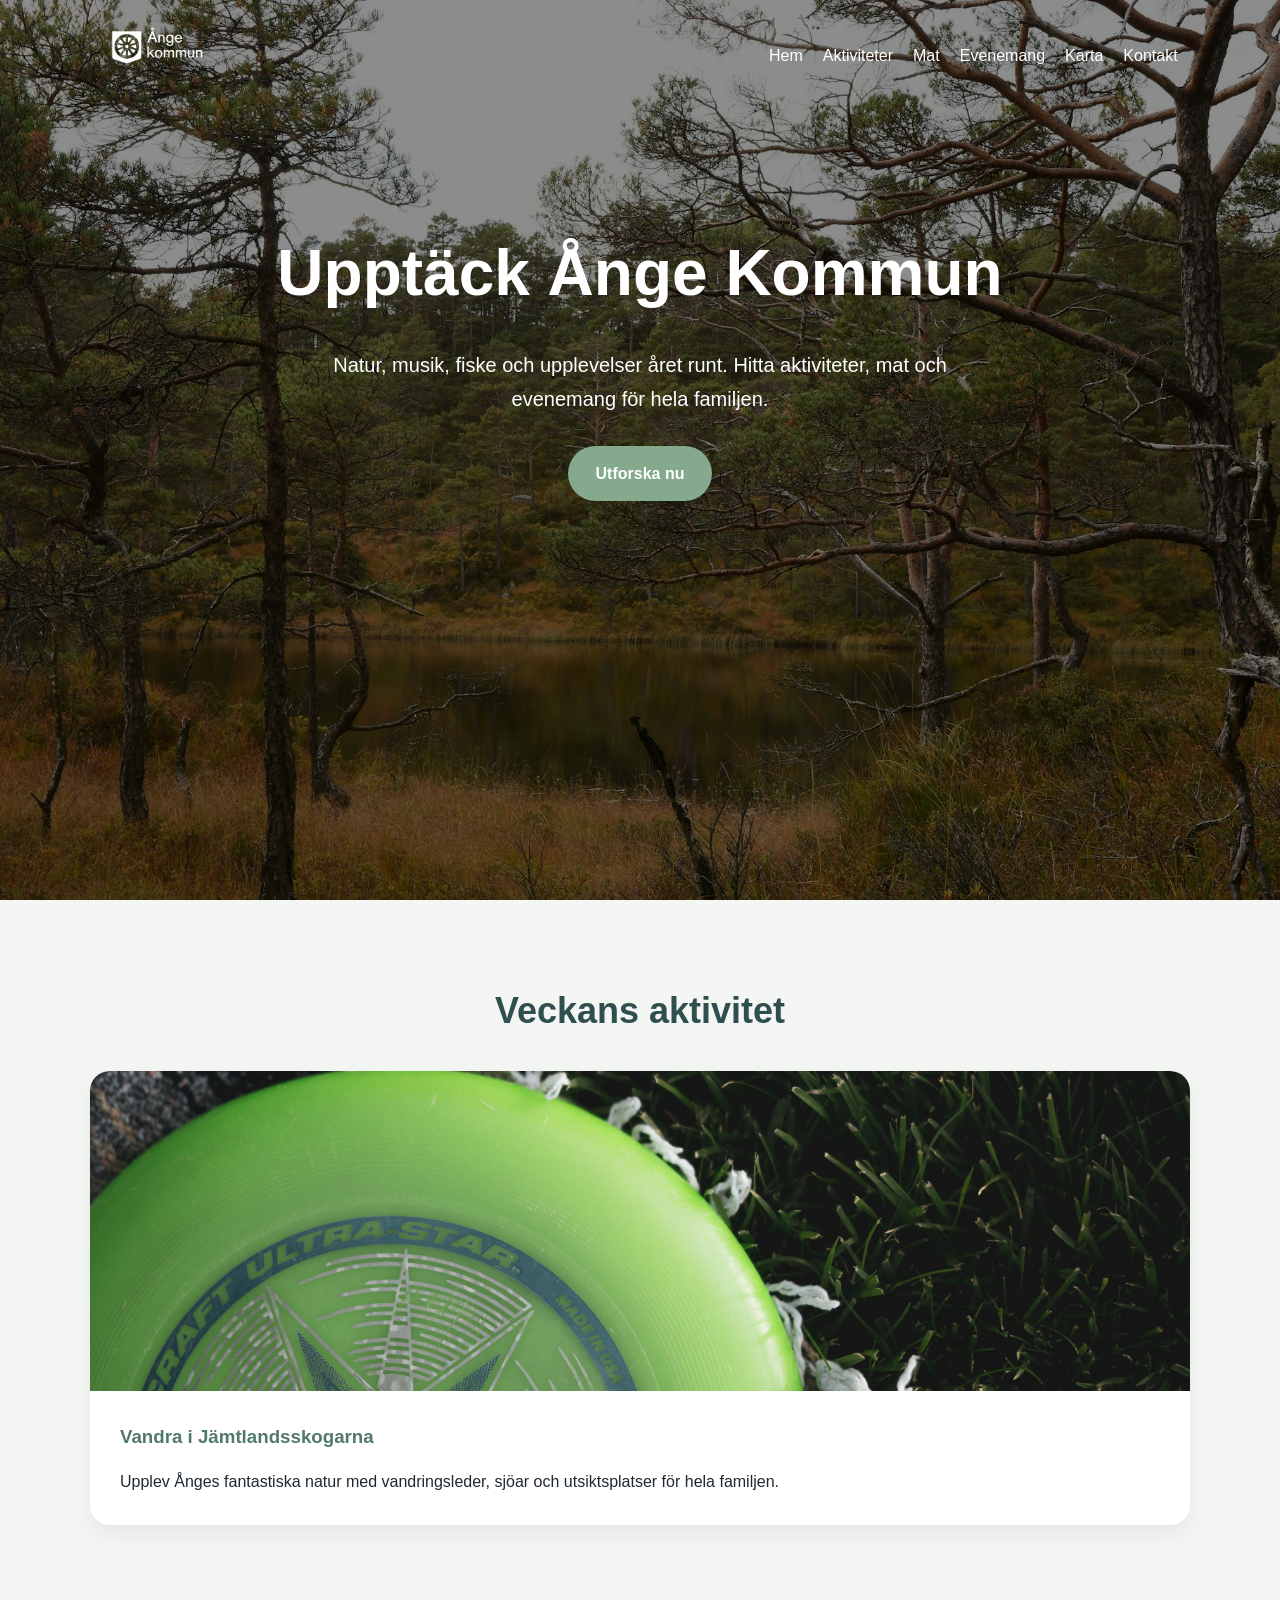
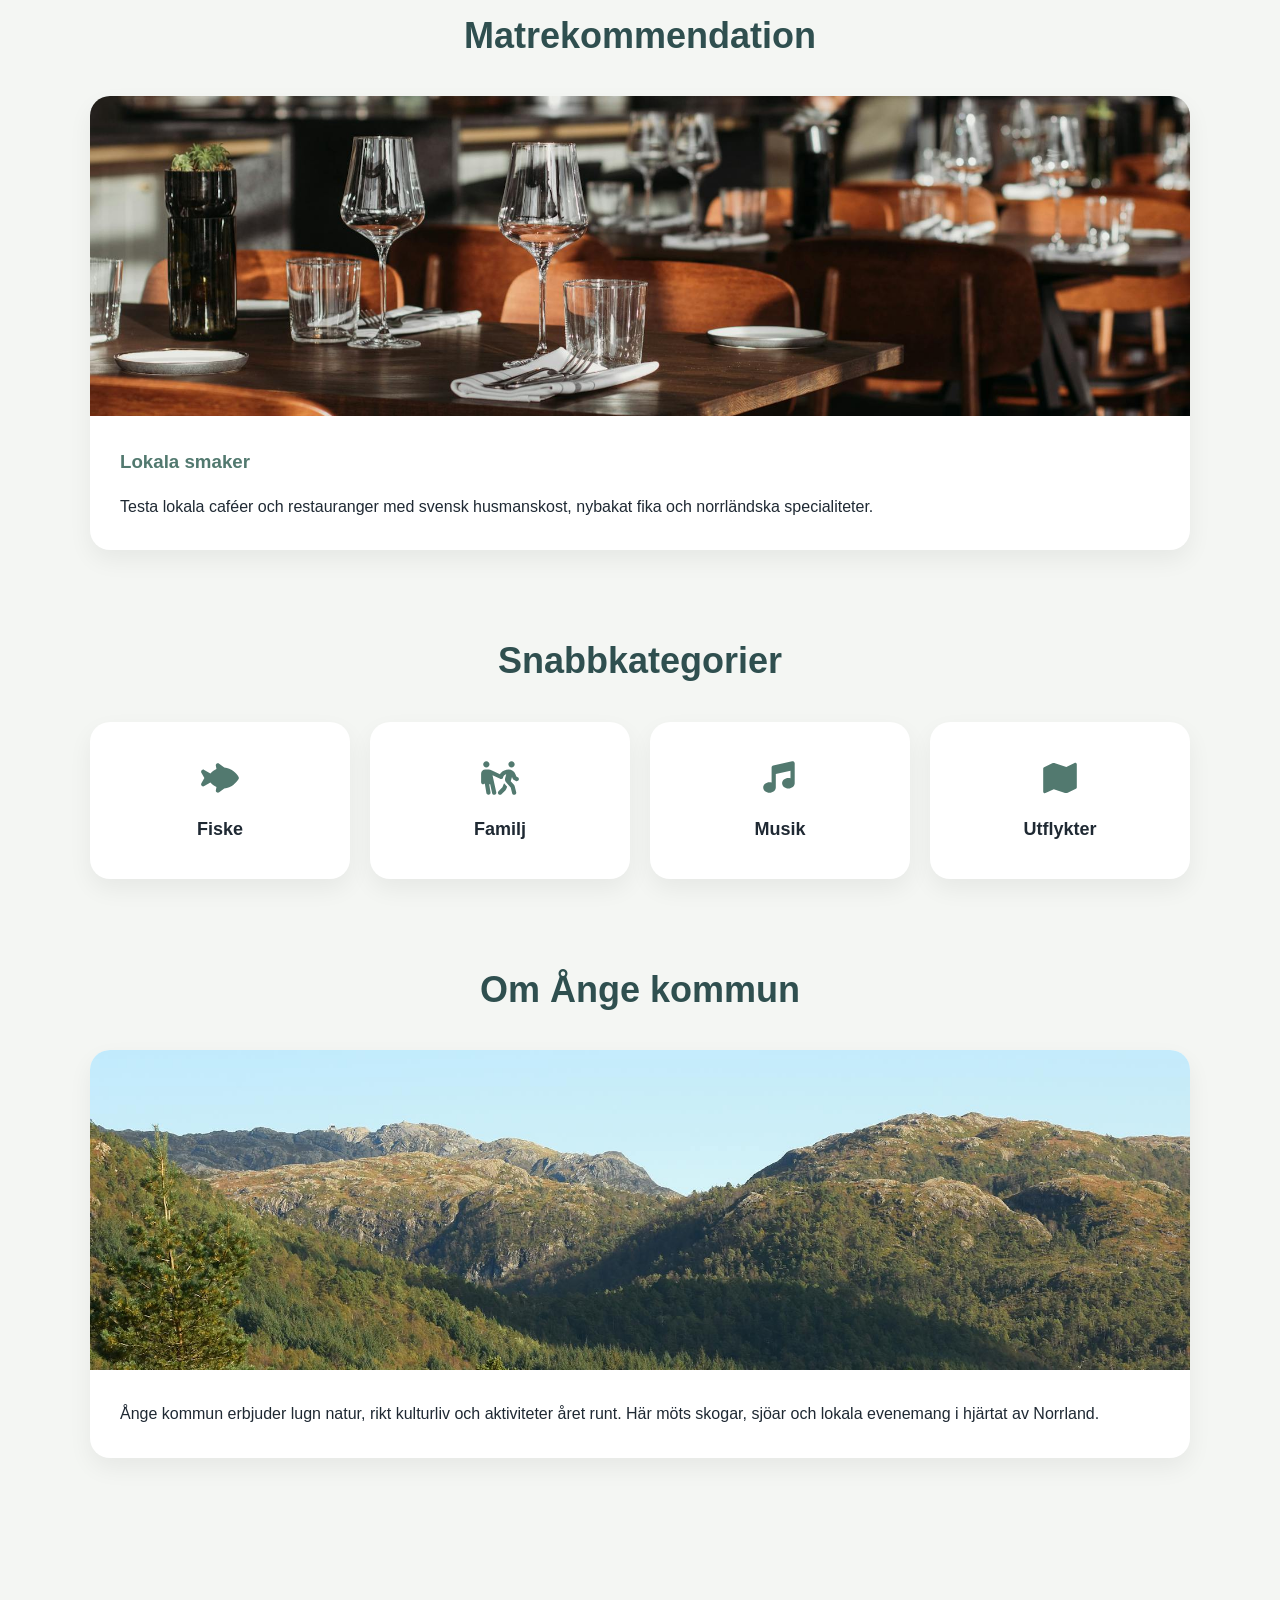
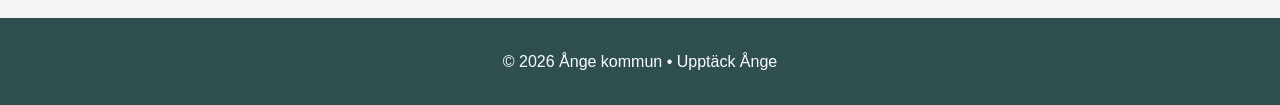
==== commit 1da52698: "(Add) nav-bar styling fix for homepage visibility, mat-page structure and styling changes" ====
--- a/index.html
+++ b/index.html
@@ -128,6 +128,6 @@
     <footer>
         <p>© 2026 Ånge kommun • Upptäck Ånge</p>
     </footer>
-
+<script src="index.js"></script>
 </body>
 </html>
--- a/style.css
+++ b/style.css
@@ -25,6 +25,10 @@
     line-height:1.7;
 }
 
+.page-light main{
+    padding-top:100px;
+}
+
 .hero{
     height:100vh;
     background-image:url("Bilder/pexels-roemag-29266809.jpg");
@@ -44,8 +48,10 @@
     justify-content:space-between;
     align-items:center;
     padding:20px 8%;
-    position:sticky;
+    position:fixed;
     top:0;
+    left:0;
+    width:100%;
     z-index:1000;
     transition:0.3s ease;
 }
@@ -63,11 +69,28 @@
     transition:0.3s;
 }
 
-.page-hero nav{
+nav.scrolled{
+    background:white;
+    box-shadow:0 5px 20px rgba(0,0,0,0.08);
+}
+
+nav.scrolled a{
+    color:var(--dark);
+}
+
+nav.scrolled a:hover{
+    color:var(--secondary);
+}
+
+nav.scrolled .logo img{
+    filter:none;
+}
+
+.page-hero nav:not(.scrolled){
     background:transparent;
 }
 
-.page-hero nav a{
+.page-hero nav:not(.scrolled) a{
     color:white;
 }
 
@@ -333,6 +356,81 @@
     padding:0 20px 20px;
 }
 
+.food-hero{
+    padding:120px 0 60px;
+    background:var(--primary);
+    color:var(--bg);
+    text-align:center;
+}
+
+.food-hero h1{
+    font-size:48px;
+    margin-bottom:10px;
+}
+
+.food-hero p{
+    font-size:18px;
+    opacity:0.9;
+}
+
+.food-feature{
+    display:grid;
+    grid-template-columns:1fr 1fr;
+    gap:30px;
+    margin-top:40px;
+    align-items:center;
+}
+
+.food-feature-image{
+    height:300px;
+    background:var(--secondary);
+    border-radius:20px;
+}
+
+.food-feature-content h3{
+    color:var(--primary);
+    margin-bottom:10px;
+}
+
+.food-grid{
+    display:grid;
+    grid-template-columns:repeat(3,1fr);
+    gap:25px;
+    margin-top:30px;
+}
+
+.food-grid.large{
+    grid-template-columns:repeat(2,1fr);
+}
+
+.food-card{
+    background:var(--bg);
+    padding:20px;
+    border-radius:20px;
+    transition:0.3s;
+}
+
+.food-card:hover{
+    transform:translateY(-5px);
+    background:var(--accent);
+}
+
+.food-img{
+    height:180px;
+    background:var(--secondary);
+    border-radius:15px;
+    margin-bottom:15px;
+}
+
+.food-card h3{
+    color:var(--primary);
+    margin-bottom:8px;
+}
+
+.food-card p{
+    color:var(--dark);
+}
+
 footer{
     background:var(--primary);
     color:white;
